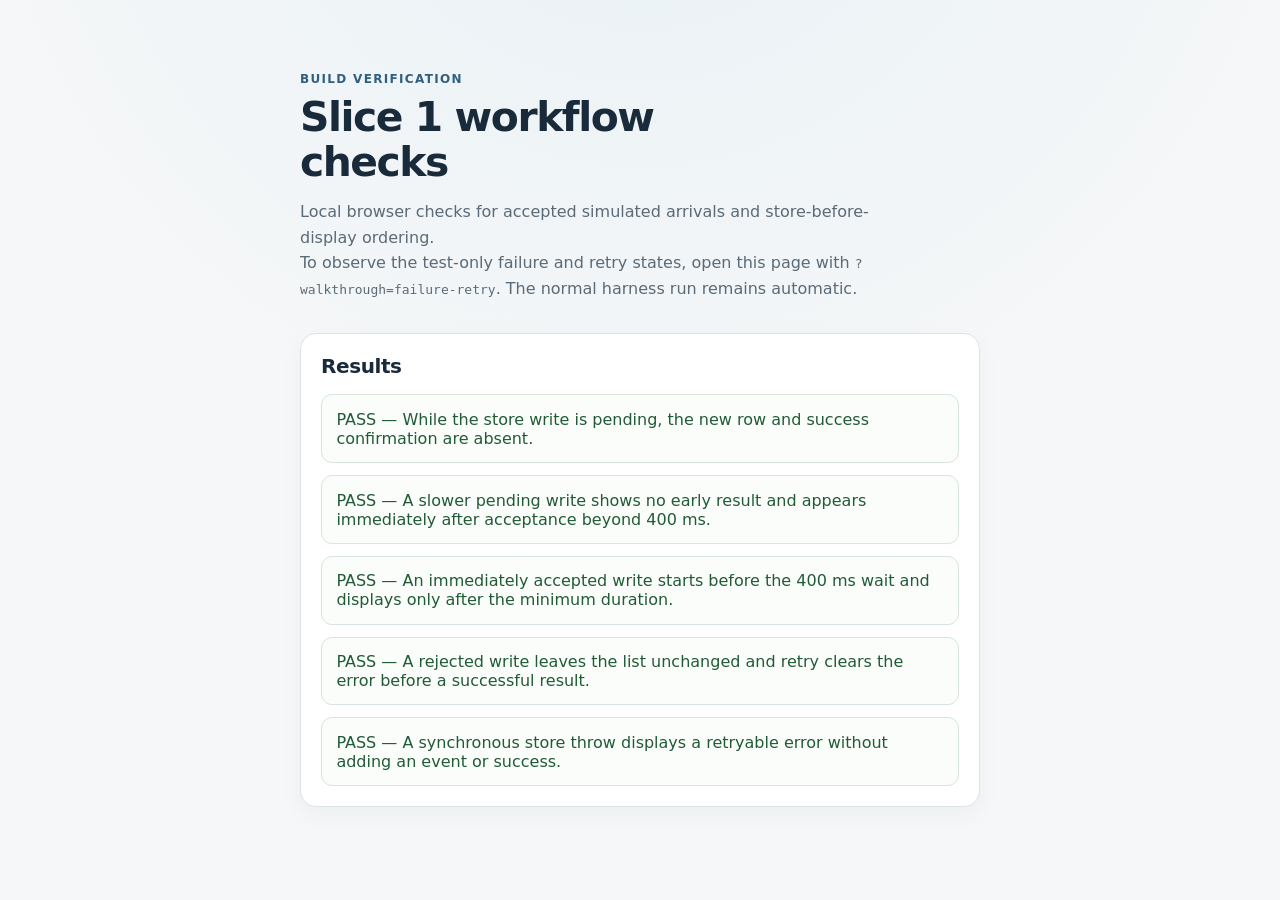
==== tests/test.html @ 1898ca31 "chore: establish TMM MVP baseline" ====
<!doctype html>
<html lang="en">
  <head>
    <meta charset="utf-8">
    <meta name="viewport" content="width=device-width, initial-scale=1">
    <title>TMM — Slice 1 browser checks</title>
    <link rel="stylesheet" href="../styles.css">
    <script src="../app.js" defer></script>
    <script src="test.js" defer></script>
  </head>
  <body>
    <main class="page-shell">
      <header class="page-header">
        <p class="eyebrow">Build verification</p>
        <h1>Slice 1 workflow checks</h1>
        <p class="purpose">Local browser checks for accepted simulated arrivals and store-before-display ordering.</p>
        <p class="purpose">To observe the test-only failure and retry states, open this page with <code>?walkthrough=failure-retry</code>. The normal harness run remains automatic.</p>
      </header>
      <section aria-label="Test results" class="arrivals">
        <h2>Results</h2>
        <ul class="arrival-list" data-results></ul>
      </section>
      <section aria-label="Workflow test fixture" class="test-fixture" data-fixture hidden>
        <div class="identity"><div><p class="identity-label">Current demo recipient</p><p class="identity-name">Test-only demo recipient</p></div><span class="test-badge">TEST ONLY</span></div>
        <section class="arrivals" aria-labelledby="fixture-heading">
          <h2 id="fixture-heading">Recent arrivals</h2>
          <ul class="arrival-list" data-arrivals><li class="empty-state" data-empty>No simulated arrivals yet</li></ul>
        </section>
        <button class="primary-action" type="button" data-simulate>Simulate Test Arrival</button>
        <p class="status" data-status role="status" aria-live="polite"></p>
      </section>
    </main>
  </body>
</html>
---- styles.css ----
:root {
  color-scheme: light;
  font-family: Inter, ui-sans-serif, system-ui, -apple-system, BlinkMacSystemFont, "Segoe UI", sans-serif;
  color: #192a3a;
  background: #f5f7f8;
  font-synthesis: none;
  text-rendering: optimizeLegibility;
  --ink: #192a3a;
  --muted: #5b6a77;
  --blue: #315f80;
  --blue-dark: #244a66;
  --line: #dce4e9;
  --surface: #ffffff;
  --success-bg: #e8f3eb;
  --success-ink: #215b36;
}

* { box-sizing: border-box; }

body {
  min-width: 320px;
  min-height: 100vh;
  margin: 0;
  background: radial-gradient(circle at 50% -25%, #e7f0f5 0, transparent 42rem), #f5f7f8;
}

button { font: inherit; }

.page-shell {
  width: min(100% - 2rem, 680px);
  margin: 0 auto;
  padding: clamp(2.5rem, 8vh, 5.5rem) 0 2rem;
}

.page-header { margin-bottom: 2rem; }
.eyebrow {
  margin: 0 0 .55rem;
  color: var(--blue);
  font-size: .75rem;
  font-weight: 750;
  letter-spacing: .11em;
  text-transform: uppercase;
}

h1, h2, p { margin-top: 0; }
h1 {
  max-width: 16ch;
  margin-bottom: .8rem;
  font-size: clamp(1.8rem, 5vw, 2.55rem);
  line-height: 1.12;
  letter-spacing: -.035em;
}
.purpose { max-width: 56ch; margin-bottom: 0; color: var(--muted); line-height: 1.6; }

.identity, .arrivals {
  border: 1px solid var(--line);
  border-radius: 16px;
  background: var(--surface);
  box-shadow: 0 8px 24px rgb(25 42 58 / 4%);
}

.identity {
  display: flex;
  align-items: center;
  gap: .9rem;
  padding: 1rem 1.1rem;
  margin-bottom: 1.15rem;
}
.identity-mark {
  display: grid;
  width: 2.65rem;
  height: 2.65rem;
  flex: 0 0 auto;
  place-items: center;
  border-radius: 12px;
  color: #fff;
  background: var(--blue);
  font-weight: 750;
}
.identity-label { margin: 0 0 .12rem; color: var(--muted); font-size: .8rem; }
.identity-name { margin: 0; font-weight: 700; }
.test-badge {
  margin-left: auto;
  padding: .35rem .55rem;
  border: 1px solid #c8d9e5;
  border-radius: 999px;
  color: var(--blue-dark);
  background: #eff5f8;
  font-size: .66rem;
  font-weight: 800;
  letter-spacing: .08em;
  white-space: nowrap;
}

.arrivals { padding: 1.25rem; }
.section-heading { display: flex; align-items: end; justify-content: space-between; gap: 1rem; }
.section-heading .eyebrow { margin-bottom: .25rem; }
h2 { margin: 0; font-size: 1.25rem; letter-spacing: -.02em; }
.session-note { color: var(--muted); font-size: .8rem; }
.arrival-list { display: grid; gap: .75rem; padding: 0; margin: 1rem 0 0; list-style: none; }
.empty-state {
  padding: 1.1rem;
  border: 1px dashed #cbd6de;
  border-radius: 11px;
  color: var(--muted);
  background: #fafcfd;
  text-align: center;
}
.arrival-row {
  display: flex;
  align-items: center;
  gap: .85rem;
  padding: .9rem;
  border: 1px solid #d7e5dc;
  border-radius: 11px;
  background: #fbfdfb;
}
.arrival-icon {
  display: grid;
  width: 2.25rem;
  height: 2.25rem;
  flex: 0 0 auto;
  place-items: center;
  border-radius: 10px;
  color: var(--success-ink);
  background: var(--success-bg);
  font-weight: 800;
}
.arrival-title { margin: 0 0 .15rem; font-weight: 700; }
.arrival-meta { margin: 0; color: var(--muted); font-size: .82rem; }
.arrival-tag {
  margin-left: auto;
  padding: .3rem .5rem;
  border-radius: 999px;
  color: var(--blue-dark);
  background: #edf4f8;
  font-size: .7rem;
  font-weight: 750;
  white-space: nowrap;
}

.action-area { margin-top: 1.3rem; }
.primary-action {
  display: flex;
  width: 100%;
  min-height: 3.35rem;
  align-items: center;
  justify-content: center;
  gap: .55rem;
  border: 0;
  border-radius: 11px;
  color: #fff;
  background: var(--blue);
  box-shadow: 0 4px 10px rgb(49 95 128 / 18%);
  font-weight: 750;
  cursor: pointer;
  transition: background .15s ease, transform .15s ease;
}
.primary-action:hover:not(:disabled) { background: var(--blue-dark); transform: translateY(-1px); }
.primary-action:focus-visible { outline: 3px solid #91b8d1; outline-offset: 3px; }
.primary-action:disabled { cursor: wait; opacity: .9; }
.primary-action:disabled::before {
  width: .95rem;
  height: .95rem;
  flex: 0 0 auto;
  border: 2px solid currentColor;
  border-right-color: transparent;
  border-radius: 50%;
  content: "";
  animation: tmm-spin .8s linear infinite;
}
@keyframes tmm-spin { to { transform: rotate(360deg); } }
@media (prefers-reduced-motion: reduce) {
  .primary-action:disabled::before {
    border-right-color: currentColor;
    animation: none;
  }
}
.button-icon { font-size: 1.35rem; line-height: 1; }
.action-note { margin: .65rem 0 0; color: var(--muted); font-size: .82rem; text-align: center; }
.status { min-height: 1.4rem; margin: .8rem 0 0; color: var(--muted); font-size: .9rem; text-align: center; }
.status[data-state="success"] { color: var(--success-ink); font-weight: 700; }
.status[data-state="progress"] { color: var(--blue-dark); font-weight: 700; }
.status[data-state="error"] { color: #8d3030; font-weight: 700; }
.boundary-note { margin: 1.2rem 0 0; color: #71808b; font-size: .75rem; text-align: center; }

@media (max-width: 460px) {
  .identity { flex-wrap: wrap; }
  .test-badge { margin-left: auto; }
  .section-heading { align-items: start; flex-direction: column; gap: .45rem; }
}
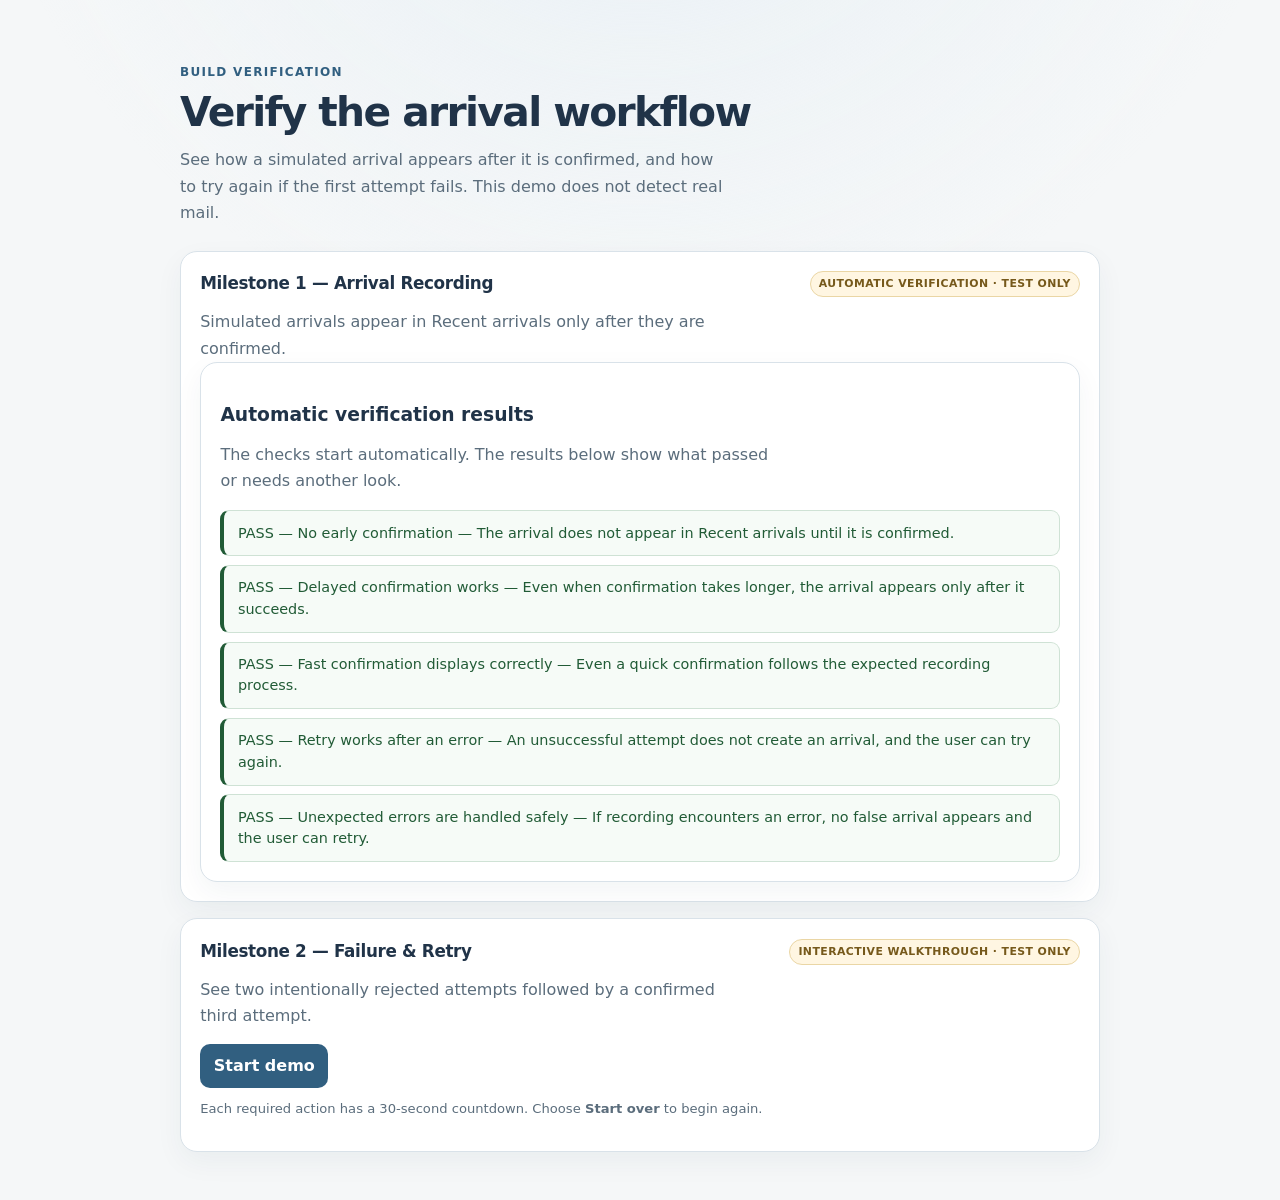
==== commit bc9eba4e: "chore: record TMM_mvp Version 2 current state" ====
--- a/tests/test.html
+++ b/tests/test.html
@@ -3,32 +3,138 @@
   <head>
     <meta charset="utf-8">
     <meta name="viewport" content="width=device-width, initial-scale=1">
-    <title>TMM — Slice 1 browser checks</title>
+    <title>TMM — Workflow verification</title>
     <link rel="stylesheet" href="../styles.css">
     <script src="../app.js" defer></script>
     <script src="test.js" defer></script>
+    <style>
+      .page-shell { width: min(100% - 2rem, 920px); padding-top: clamp(2rem, 7vh, 4rem); }
+      .page-header { max-width: 62ch; margin-bottom: 1.5rem; }
+      .page-header h1 { max-width: none; }
+      .milestones { display: grid; grid-template-columns: 1fr; gap: 1rem; margin-bottom: 1rem; }
+      .milestone, .results-panel { padding: 1.2rem; }
+      .milestone-header { display: flex; align-items: flex-start; justify-content: space-between; gap: .8rem; margin-bottom: .75rem; }
+      .milestone h2 { font-size: 1.05rem; }
+      .milestone p:last-child { margin-bottom: 0; }
+      .mode-label { flex: 0 0 auto; padding: .25rem .5rem; border: 1px solid var(--line); border-radius: 999px; color: var(--blue-dark); background: var(--blue-pale); font-size: .68rem; font-weight: 750; letter-spacing: .04em; text-transform: uppercase; }
+      .mode-label.test-only { border-color: var(--test-line); color: var(--test-ink); background: var(--test-bg); }
+      .walkthrough-link { display: inline-flex; align-items: center; min-height: 2.75rem; margin-top: .9rem; padding: .6rem .85rem; border-radius: 10px; color: #fff; background: var(--blue); font-weight: 700; text-decoration: none; }
+      .walkthrough-link:hover { background: var(--blue-dark); }
+      .walkthrough-link:focus-visible { outline: 3px solid var(--focus); outline-offset: 3px; }
+      .timeout-note { margin-top: .7rem; color: var(--muted); font-size: .82rem; }
+      .secondary-action, .test-accept-action { min-height: 2.9rem; padding: .65rem .9rem; border: 1px solid #c7d0db; border-radius: 10px; color: #344054; background: #EEF2F6; font: inherit; font-weight: 700; cursor: pointer; transition: background .15s ease, transform .15s ease; }
+      .secondary-action:hover:not(:disabled), .test-accept-action:hover:not(:disabled) { background: #e3e9f0; }
+      .secondary-action:focus-visible { outline: 3px solid var(--focus); outline-offset: 3px; }
+      .test-accept-action:focus-visible { outline: 3px solid var(--focus); outline-offset: 3px; }
+      .secondary-action:active:not(:disabled), .test-accept-action:active:not(:disabled) { transform: translateY(1px); }
+      .test-accept-action:disabled, .secondary-action:disabled { border-color: #c7d0db; color: #475467; background: #D9E0E8; cursor: wait; }
+      .walkthrough-actions { display: flex; align-items: flex-start; gap: .75rem; flex-wrap: wrap; margin-top: .9rem; }
+      .walkthrough-actions .secondary-action, .walkthrough-actions .test-accept-action, .test-fixture .primary-action { min-height: 2.9rem; padding: .65rem .9rem; border-radius: 10px; font-size: .95rem; line-height: 1.25; text-align: center; white-space: normal; }
+      .test-fixture .primary-action.demo-complete { cursor: default; }
+      .test-fixture .primary-action.demo-complete::before { display: none; content: none; animation: none; }
+      .countdown { display: grid; gap: .4rem; margin-top: .8rem; }
+      .countdown[hidden], .countdown progress[hidden] { display: none; }
+      .countdown-copy { margin: 0; color: var(--blue-dark); font-size: .92rem; font-weight: 750; font-variant-numeric: tabular-nums; }
+      .countdown[data-state="timeout"] .countdown-copy { color: var(--error-ink); }
+      .countdown progress { width: min(100%, 19rem); height: .45rem; accent-color: var(--blue); }
+      .controlled-acceptance { display: grid; min-width: min(100%, 14rem); gap: .45rem; }
+      .controlled-acceptance[hidden] { display: none; }
+      .test-control-note { max-width: 46ch; margin: 0; color: var(--muted); font-size: .82rem; line-height: 1.45; }
+      .walkthrough-stepper { --step-gap: 2.5rem; display: grid; grid-template-columns: repeat(3, minmax(0, 1fr)); column-gap: var(--step-gap); padding: 0; margin: .9rem 0 1.1rem; list-style: none; }
+      .walkthrough-step { position: relative; display: flex; min-width: 0; align-items: center; gap: .55rem; padding: .7rem .75rem; border: 1px solid var(--line); border-radius: 11px; color: var(--muted); background: #f8fafb; font-size: .82rem; font-weight: 700; line-height: 1.3; }
+      .walkthrough-step:not(:last-child)::after { position: absolute; top: 50%; right: calc(-1 * var(--step-gap) / 2 - .5rem); width: 1rem; content: "→"; color: var(--muted); font-size: 1rem; line-height: 1; text-align: center; transform: translateY(-50%); }
+      .step-number { display: grid; width: 1.55rem; height: 1.55rem; flex: 0 0 auto; place-items: center; border: 1px solid currentColor; border-radius: 50%; font-size: .72rem; }
+      .walkthrough-step[data-step-state="complete"] { border-color: var(--success-line); color: var(--success-ink); background: var(--success-bg); }
+      .walkthrough-step[data-step-state="complete"] .step-number { border-color: var(--success-ink); }
+      .walkthrough-step[data-step-state="current"] { border-color: #9bb9cc; color: var(--blue-dark); background: var(--blue-pale); box-shadow: 0 0 0 2px rgb(49 95 128 / 9%); }
+      .walkthrough-step[data-step-state="upcoming"] { color: var(--muted); background: #f8fafb; }
+      .walkthrough-step[data-step-state="paused"] { border-color: var(--test-line); color: var(--test-ink); background: var(--test-bg); }
+      .walkthrough-step[data-step-state="failed"] { border-color: var(--error-line); color: var(--error-ink); background: var(--error-bg); }
+      .step-status { margin: 0 0 .25rem; color: var(--blue); font-size: .74rem; font-weight: 800; letter-spacing: .08em; text-transform: uppercase; }
+      .walkthrough-prompt { margin-bottom: 0; font-size: 1rem; font-weight: 650; }
+      .walkthrough-prompt[data-state="error"], .walkthrough-prompt[data-state="timeout"] { color: var(--error-ink); }
+      .walkthrough-prompt[data-state="complete"] { color: var(--success-ink); }
+      .results-panel h3 { margin-bottom: .8rem; }
+      .results-panel .arrival-list { gap: .55rem; }
+      .results-panel .arrival-row { display: block; padding: .7rem .85rem; border: 1px solid var(--success-line); border-left: 4px solid var(--success-ink); border-radius: 9px; background: #f6fbf7; font-size: .9rem; }
+      .results-panel .arrival-row.test-failure { border-color: var(--error-line); border-left-color: var(--error-ink); background: var(--error-bg); }
+      .walkthrough-region[hidden] { display: none; }
+      .walkthrough-region { display: grid; gap: 1rem; margin-top: 1rem; }
+      .walkthrough-status, .preview-panel { padding: 1.2rem; }
+      .walkthrough-progress-panel { padding: 1.1rem 1.2rem; }
+      .walkthrough-progress-panel h3 { margin-bottom: .55rem; }
+      .walkthrough-progress-status { margin: 0; padding: .55rem .7rem; border: 1px solid var(--line); border-radius: 9px; color: var(--ink); background: #f3f5f7; font-weight: 700; }
+      .walkthrough-progress-status[data-state="passed"] { border-color: var(--success-line); color: var(--success-ink); background: var(--success-bg); }
+      .walkthrough-progress-status[data-state="failed"] { border-color: var(--error-line); color: var(--error-ink); background: var(--error-bg); }
+      .preview-panel h3 { margin-bottom: .75rem; }
+      .preview-panel [data-fixture] .identity { display: none; }
+      .preview-note { margin-bottom: 1rem; color: var(--muted); font-size: .9rem; }
+      .walkthrough-controls a { display: inline-block; margin-top: .8rem; color: #174f75; text-underline-offset: .18em; }
+      .walkthrough-controls a:focus-visible { outline: 3px solid var(--focus); outline-offset: 3px; }
+      .test-fixture { margin-top: .5rem; }
+      @media (max-width: 680px) {
+        .milestones { grid-template-columns: 1fr; }
+        .milestone-header { flex-wrap: wrap; }
+        .walkthrough-stepper { --step-gap: 1.5rem; grid-template-columns: 1fr; row-gap: var(--step-gap); }
+        .walkthrough-step:not(:last-child)::after { top: auto; right: auto; bottom: calc(-1 * var(--step-gap) / 2 - .5rem); left: 50%; width: 1rem; height: 1rem; content: "↓"; transform: translateX(-50%); }
+      }
+    </style>
   </head>
   <body>
     <main class="page-shell">
       <header class="page-header">
         <p class="eyebrow">Build verification</p>
-        <h1>Slice 1 workflow checks</h1>
-        <p class="purpose">Local browser checks for accepted simulated arrivals and store-before-display ordering.</p>
-        <p class="purpose">To observe the test-only failure and retry states, open this page with <code>?walkthrough=failure-retry</code>. The normal harness run remains automatic.</p>
+        <h1>Verify the arrival workflow</h1>
+        <p class="purpose">See how a simulated arrival appears after it is confirmed, and how to try again if the first attempt fails. This demo does not detect real mail.</p>
       </header>
-      <section aria-label="Test results" class="arrivals">
-        <h2>Results</h2>
-        <ul class="arrival-list" data-results></ul>
-      </section>
-      <section aria-label="Workflow test fixture" class="test-fixture" data-fixture hidden>
-        <div class="identity"><div><p class="identity-label">Current demo recipient</p><p class="identity-name">Test-only demo recipient</p></div><span class="test-badge">TEST ONLY</span></div>
-        <section class="arrivals" aria-labelledby="fixture-heading">
-          <h2 id="fixture-heading">Recent arrivals</h2>
-          <ul class="arrival-list" data-arrivals><li class="empty-state" data-empty>No simulated arrivals yet</li></ul>
+      <div class="milestones">
+        <section class="arrivals milestone" aria-labelledby="arrival-milestone">
+          <div class="milestone-header">
+            <h2 id="arrival-milestone">Milestone 1 — Arrival Recording</h2>
+            <span class="mode-label test-only">Automatic verification · Test only</span>
+          </div>
+          <p class="purpose">Simulated arrivals appear in Recent arrivals only after they are confirmed.</p>
+          <section aria-label="Automatic verification results" class="arrivals results-panel">
+            <h3>Automatic verification results</h3>
+            <p class="purpose">The checks start automatically. The results below show what passed or needs another look.</p>
+            <ul class="arrival-list" data-results></ul>
+          </section>
         </section>
-        <button class="primary-action" type="button" data-simulate>Simulate Test Arrival</button>
-        <p class="status" data-status role="status" aria-live="polite"></p>
-      </section>
+        <section class="arrivals milestone" aria-labelledby="recovery-milestone">
+          <div class="milestone-header">
+            <h2 id="recovery-milestone">Milestone 2 — Failure &amp; Retry</h2>
+            <span class="mode-label test-only">Interactive walkthrough · Test only</span>
+          </div>
+          <p class="purpose">See two intentionally rejected attempts followed by a confirmed third attempt.</p>
+          <a class="walkthrough-link" href="?walkthrough=failure-retry">Start demo</a>
+          <p class="timeout-note">Each required action has a 30-second countdown. Choose <strong>Start over</strong> to begin again.</p>
+          <section class="walkthrough-region" data-walkthrough hidden aria-label="Interactive failure and retry walkthrough">
+            <div class="walkthrough-controls" data-walkthrough-panel></div>
+            <section class="arrivals walkthrough-progress-panel" aria-labelledby="walkthrough-progress-heading">
+              <h3 id="walkthrough-progress-heading">Walkthrough progress</h3>
+              <p class="walkthrough-progress-status" data-walkthrough-status data-state="not-started" role="status" aria-live="polite">Not started</p>
+            </section>
+            <section class="arrivals preview-panel" aria-labelledby="preview-heading">
+              <div class="milestone-header">
+                <h3 id="preview-heading">Recipient preview</h3>
+                <span class="mode-label test-only">Simulated demo</span>
+              </div>
+              <p class="preview-note">See what the demo recipient sees when an arrival is recorded.</p>
+              <div data-fixture-host>
+                <section aria-label="Workflow test fixture" class="test-fixture" data-fixture hidden>
+                  <div class="identity"><div><p class="identity-label">Current demo recipient</p><p class="identity-name">Test-only demo recipient</p></div><span class="test-badge">TEST ONLY</span></div>
+                  <section class="arrivals" aria-labelledby="fixture-heading">
+                    <h4 id="fixture-heading">Recent arrivals</h4>
+                    <ul class="arrival-list" data-arrivals><li class="empty-state" data-empty>No simulated arrivals yet</li></ul>
+                  </section>
+                  <button class="primary-action" type="button" data-simulate><span>Simulate Test Arrival</span></button>
+                  <p class="status" data-status role="status" aria-live="polite"></p>
+                </section>
+              </div>
+            </section>
+          </section>
+        </section>
+      </div>
     </main>
   </body>
 </html>
--- a/styles.css
+++ b/styles.css
@@ -1,18 +1,27 @@
 :root {
   color-scheme: light;
   font-family: Inter, ui-sans-serif, system-ui, -apple-system, BlinkMacSystemFont, "Segoe UI", sans-serif;
-  color: #192a3a;
+  color: #203348;
   background: #f5f7f8;
   font-synthesis: none;
   text-rendering: optimizeLegibility;
-  --ink: #192a3a;
-  --muted: #5b6a77;
+  --ink: #203348;
+  --muted: #5b6d7c;
   --blue: #315f80;
   --blue-dark: #244a66;
-  --line: #dce4e9;
+  --blue-pale: #edf4f8;
+  --line: #d9e2e9;
   --surface: #ffffff;
   --success-bg: #e8f3eb;
   --success-ink: #215b36;
+  --success-line: #cfe2d5;
+  --test-bg: #fff6e2;
+  --test-ink: #76591b;
+  --test-line: #ead6a5;
+  --error-bg: #fff1ef;
+  --error-ink: #812f2b;
+  --error-line: #ebceca;
+  --focus: #a7780a;
 }
 
 * { box-sizing: border-box; }
@@ -21,7 +30,9 @@
   min-width: 320px;
   min-height: 100vh;
   margin: 0;
-  background: radial-gradient(circle at 50% -25%, #e7f0f5 0, transparent 42rem), #f5f7f8;
+  color: var(--ink);
+  background: radial-gradient(circle at 50% -25%, #e8f0f5 0, transparent 42rem), #f5f7f8;
+  line-height: 1.5;
 }
 
 button { font: inherit; }
@@ -47,24 +58,24 @@
   max-width: 16ch;
   margin-bottom: .8rem;
   font-size: clamp(1.8rem, 5vw, 2.55rem);
-  line-height: 1.12;
-  letter-spacing: -.035em;
-}
-.purpose { max-width: 56ch; margin-bottom: 0; color: var(--muted); line-height: 1.6; }
+  line-height: 1.1;
+  letter-spacing: -.04em;
+}
+.purpose { max-width: 54ch; margin-bottom: 0; color: var(--muted); line-height: 1.65; }
 
 .identity, .arrivals {
   border: 1px solid var(--line);
-  border-radius: 16px;
+  border-radius: 17px;
   background: var(--surface);
-  box-shadow: 0 8px 24px rgb(25 42 58 / 4%);
+  box-shadow: 0 10px 28px rgb(28 54 75 / 5%);
 }
 
 .identity {
   display: flex;
   align-items: center;
   gap: .9rem;
-  padding: 1rem 1.1rem;
-  margin-bottom: 1.15rem;
+  padding: 1.05rem 1.15rem;
+  margin-bottom: 1.2rem;
 }
 .identity-mark {
   display: grid;
@@ -82,28 +93,36 @@
 .test-badge {
   margin-left: auto;
   padding: .35rem .55rem;
-  border: 1px solid #c8d9e5;
+  border: 1px solid var(--test-line);
   border-radius: 999px;
-  color: var(--blue-dark);
-  background: #eff5f8;
+  color: var(--test-ink);
+  background: var(--test-bg);
   font-size: .66rem;
   font-weight: 800;
   letter-spacing: .08em;
   white-space: nowrap;
 }
 
-.arrivals { padding: 1.25rem; }
+.arrivals { padding: 1.3rem; }
 .section-heading { display: flex; align-items: end; justify-content: space-between; gap: 1rem; }
 .section-heading .eyebrow { margin-bottom: .25rem; }
 h2 { margin: 0; font-size: 1.25rem; letter-spacing: -.02em; }
-.session-note { color: var(--muted); font-size: .8rem; }
+.session-note {
+  border: 1px solid var(--line);
+  border-radius: 999px;
+  padding: .3rem .6rem;
+  color: var(--muted);
+  background: #f7fafb;
+  font-size: .76rem;
+  white-space: nowrap;
+}
 .arrival-list { display: grid; gap: .75rem; padding: 0; margin: 1rem 0 0; list-style: none; }
 .empty-state {
   padding: 1.1rem;
   border: 1px dashed #cbd6de;
-  border-radius: 11px;
+  border-radius: 12px;
   color: var(--muted);
-  background: #fafcfd;
+  background: #f9fbfc;
   text-align: center;
 }
 .arrival-row {
@@ -111,9 +130,9 @@
   align-items: center;
   gap: .85rem;
   padding: .9rem;
-  border: 1px solid #d7e5dc;
-  border-radius: 11px;
-  background: #fbfdfb;
+  border: 1px solid var(--success-line);
+  border-radius: 12px;
+  background: #fcfefc;
 }
 .arrival-icon {
   display: grid;
@@ -131,9 +150,10 @@
 .arrival-tag {
   margin-left: auto;
   padding: .3rem .5rem;
+  border: 1px solid var(--test-line);
   border-radius: 999px;
-  color: var(--blue-dark);
-  background: #edf4f8;
+  color: var(--test-ink);
+  background: var(--test-bg);
   font-size: .7rem;
   font-weight: 750;
   white-space: nowrap;
@@ -148,17 +168,21 @@
   justify-content: center;
   gap: .55rem;
   border: 0;
-  border-radius: 11px;
+  border-radius: 12px;
   color: #fff;
-  background: var(--blue);
-  box-shadow: 0 4px 10px rgb(49 95 128 / 18%);
+  background: #203A5F;
+  box-shadow: 0 5px 13px rgb(49 95 128 / 20%);
   font-weight: 750;
   cursor: pointer;
   transition: background .15s ease, transform .15s ease;
 }
-.primary-action:hover:not(:disabled) { background: var(--blue-dark); transform: translateY(-1px); }
-.primary-action:focus-visible { outline: 3px solid #91b8d1; outline-offset: 3px; }
-.primary-action:disabled { cursor: wait; opacity: .9; }
+.primary-action:hover:not(:disabled) { background: #172B46; transform: translateY(-1px); }
+.primary-action:focus-visible { outline: 3px solid var(--focus); outline-offset: 3px; }
+.primary-action:active:not(:disabled) { transform: translateY(0); }
+.primary-action:disabled { color: #475467; background: #D9E0E8; box-shadow: none; cursor: wait; opacity: 1; }
+.primary-action.try-again-action { background: #167D78; }
+.primary-action.try-again-action:hover:not(:disabled) { background: #11645F; }
+.try-again-action:disabled { color: #475467; background: #D9E0E8; cursor: wait; }
 .primary-action:disabled::before {
   width: .95rem;
   height: .95rem;
@@ -179,13 +203,16 @@
 .button-icon { font-size: 1.35rem; line-height: 1; }
 .action-note { margin: .65rem 0 0; color: var(--muted); font-size: .82rem; text-align: center; }
 .status { min-height: 1.4rem; margin: .8rem 0 0; color: var(--muted); font-size: .9rem; text-align: center; }
-.status[data-state="success"] { color: var(--success-ink); font-weight: 700; }
-.status[data-state="progress"] { color: var(--blue-dark); font-weight: 700; }
-.status[data-state="error"] { color: #8d3030; font-weight: 700; }
+.status[data-state] { border: 1px solid transparent; border-radius: 11px; padding: .65rem .85rem; text-align: left; }
+.status[data-state="progress"] { border-color: #d3e1eb; color: var(--blue-dark); background: var(--blue-pale); font-weight: 700; }
+.status[data-state="success"] { border-color: var(--success-line); color: var(--success-ink); background: var(--success-bg); font-weight: 700; }
+.status[data-state="error"] { border-color: var(--error-line); color: var(--error-ink); background: var(--error-bg); font-weight: 700; }
 .boundary-note { margin: 1.2rem 0 0; color: #71808b; font-size: .75rem; text-align: center; }
 
 @media (max-width: 460px) {
   .identity { flex-wrap: wrap; }
   .test-badge { margin-left: auto; }
   .section-heading { align-items: start; flex-direction: column; gap: .45rem; }
-}
+  .arrival-row { flex-wrap: wrap; }
+  .arrival-tag { margin-left: 3.1rem; }
+}
